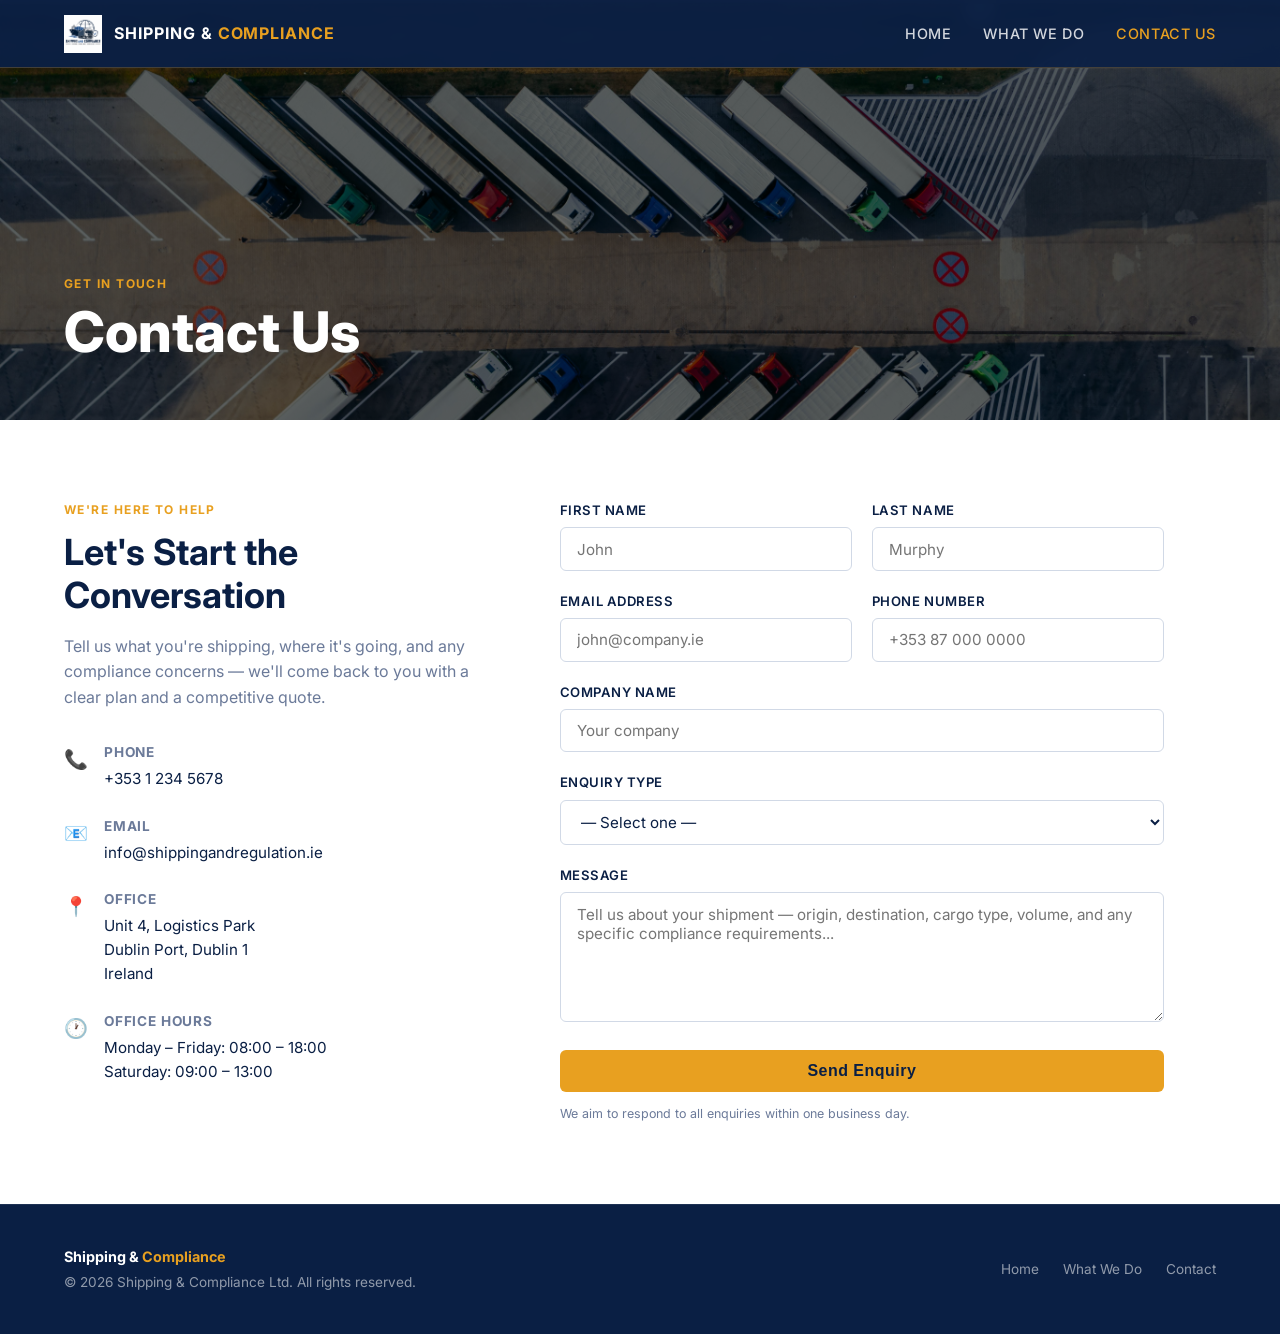
==== contact.html @ 695763ca "Add files via upload" ====
<!DOCTYPE html>
<html lang="en">
<head>
  <meta charset="UTF-8" />
  <meta name="viewport" content="width=device-width, initial-scale=1.0" />
  <!-- PAGE TITLE: Appears on the browser tab -->
  <title>Contact Us — Shipping &amp; Compliance</title>
  <link rel="preconnect" href="https://fonts.googleapis.com" />
  <link rel="preconnect" href="https://fonts.gstatic.com" crossorigin />
  <link href="https://fonts.googleapis.com/css2?family=Inter:wght@400;500;600;700;800&display=swap" rel="stylesheet" />
  <link rel="stylesheet" href="styles.css" />
</head>
<body>

  <!-- =====================================================
       NAV BAR (same on every page)
       ===================================================== -->
  <nav class="nav">
    <div class="nav-logo">
      <!-- LOGO: Replace filename with your real logo when ready -->
      <img src="b07b1ca0-15f2-4ee8-ba8f-651d397db113.png" alt="Shipping &amp; Compliance" />
      <!-- COMPANY NAME in the nav bar -->
      <div class="nav-brand">Shipping &amp; <span>Compliance</span></div>
    </div>
    <ul class="nav-links">
      <li><a href="index.html">Home</a></li>
      <li><a href="what-we-do.html">What We Do</a></li>
      <li><a href="contact.html" class="active">Contact Us</a></li>
    </ul>
  </nav>

  <!-- =====================================================
       PAGE HERO — banner image at the top of this page
       ===================================================== -->
  <div class="page-hero">
    <!-- IMAGE: Replace the filename inside url('...') with your real photo when ready -->
    <div class="page-hero-bg" style="background-image: url('pexels-photo-2800121.jpeg'); background-position: center 30%;"></div>
    <div class="page-hero-content">
      <!-- SMALL LABEL above the page title -->
      <div class="eyebrow">Get in Touch</div>
      <!-- PAGE TITLE -->
      <h1>Contact Us</h1>
    </div>
  </div>

  <!-- =====================================================
       CONTACT SECTION
       ===================================================== -->
  <section class="section">
    <div class="contact-grid">

      <!-- =====================================================
           LEFT COLUMN — contact details
           ===================================================== -->
      <div class="contact-info">
        <!-- SMALL LABEL above the heading -->
        <div class="eyebrow" style="color:var(--amber); font-size:0.75rem; font-weight:700; letter-spacing:0.12em; text-transform:uppercase; margin-bottom:0.75rem;">We're Here to Help</div>
        <!-- HEADING -->
        <h2>Let's Start the Conversation</h2>
        <!-- INTRO PARAGRAPH -->
        <p>Tell us what you're shipping, where it's going, and any compliance concerns — we'll come back to you with a clear plan and a competitive quote.</p>

        <!-- PHONE NUMBER: Replace with your real number -->
        <div class="contact-detail">
          <div class="contact-detail-icon">📞</div>
          <div>
            <h4>Phone</h4>
            <p>+353 1 234 5678</p>
          </div>
        </div>

        <!-- EMAIL ADDRESS: Replace with your real email -->
        <div class="contact-detail">
          <div class="contact-detail-icon">📧</div>
          <div>
            <h4>Email</h4>
            <p>info@shippingandregulation.ie</p>
          </div>
        </div>

        <!-- OFFICE ADDRESS: Replace with your real address.
             The <br> tag just means "new line" — add or remove lines as needed. -->
        <div class="contact-detail">
          <div class="contact-detail-icon">📍</div>
          <div>
            <h4>Office</h4>
            <p>Unit 4, Logistics Park<br>Dublin Port, Dublin 1<br>Ireland</p>
          </div>
        </div>

        <!-- OFFICE HOURS: Update to match your actual opening hours -->
        <div class="contact-detail">
          <div class="contact-detail-icon">🕐</div>
          <div>
            <h4>Office Hours</h4>
            <p>Monday – Friday: 08:00 – 18:00<br>Saturday: 09:00 – 13:00</p>
          </div>
        </div>
      </div>

      <!-- =====================================================
           RIGHT COLUMN — enquiry form
           Note: this form currently just shows a success message when submitted.
           To make it actually send emails you'll need a form service like Formspree —
           ask your developer to hook that up when the site goes live.
           ===================================================== -->
      <div class="contact-form-wrap">
        <form id="contact-form" onsubmit="handleSubmit(event)">

          <div class="form-row">
            <div class="form-group">
              <!-- FIELD LABEL and placeholder text -->
              <label for="first-name">First Name</label>
              <input type="text" id="first-name" name="first_name" placeholder="John" required />
            </div>
            <div class="form-group">
              <label for="last-name">Last Name</label>
              <input type="text" id="last-name" name="last_name" placeholder="Murphy" required />
            </div>
          </div>

          <div class="form-row">
            <div class="form-group">
              <label for="email">Email Address</label>
              <input type="email" id="email" name="email" placeholder="john@company.ie" required />
            </div>
            <div class="form-group">
              <label for="phone">Phone Number</label>
              <input type="tel" id="phone" name="phone" placeholder="+353 87 000 0000" />
            </div>
          </div>

          <div class="form-group">
            <label for="company">Company Name</label>
            <input type="text" id="company" name="company" placeholder="Your company" />
          </div>

          <!-- ENQUIRY TYPE DROPDOWN: Add, remove, or rename options to match your services -->
          <div class="form-group">
            <label for="enquiry-type">Enquiry Type</label>
            <select id="enquiry-type" name="enquiry_type">
              <option value="">— Select one —</option>
              <option value="freight">Freight Brokerage</option>
              <option value="compliance">Regulatory Compliance</option>
              <option value="customs">Customs &amp; Documentation</option>
              <option value="supply-chain">Supply Chain Coordination</option>
              <option value="general">General Enquiry</option>
            </select>
          </div>

          <div class="form-group">
            <label for="message">Message</label>
            <!-- PLACEHOLDER TEXT inside the message box — update the prompt if you like -->
            <textarea id="message" name="message" placeholder="Tell us about your shipment — origin, destination, cargo type, volume, and any specific compliance requirements..." required></textarea>
          </div>

          <!-- SUBMIT BUTTON TEXT -->
          <button type="submit" class="btn btn-primary" style="width:100%; font-size:1rem;">Send Enquiry</button>

          <!-- SMALL NOTE below the button -->
          <p class="form-note">We aim to respond to all enquiries within one business day.</p>
        </form>

        <!-- SUCCESS MESSAGE: Shown after the form is submitted.
             Update this text if you like. -->
        <div id="form-success" style="display:none; padding:2rem; background:#f0fdf4; border:1.5px solid #86efac; border-radius:var(--radius); text-align:center;">
          <div style="font-size:2rem; margin-bottom:0.75rem;">✅</div>
          <h3 style="color:#166534; margin-bottom:0.5rem;">Enquiry Sent</h3>
          <p style="color:#166534;">Thanks for getting in touch. We'll be back with you within one business day.</p>
        </div>
      </div>

    </div>
  </section>

  <!-- =====================================================
       FOOTER
       ===================================================== -->
  <footer class="footer">
    <div>
      <!-- COMPANY NAME in the footer -->
      <div class="footer-brand">Shipping &amp; <span>Compliance</span></div>
      <!-- COPYRIGHT LINE: Update the year and legal company name if needed -->
      <div style="margin-top:0.25rem;">&copy; 2026 Shipping &amp; Compliance Ltd. All rights reserved.</div>
    </div>
    <div class="footer-links">
      <a href="index.html">Home</a>
      <a href="what-we-do.html">What We Do</a>
      <a href="contact.html">Contact</a>
    </div>
  </footer>

  <script>
    function handleSubmit(e) {
      e.preventDefault();
      document.getElementById('contact-form').style.display = 'none';
      document.getElementById('form-success').style.display = 'block';
    }
  </script>

</body>
</html>
---- styles.css ----
/* ── Reset & Base ─────────────────────────────────────────── */
*, *::before, *::after { box-sizing: border-box; margin: 0; padding: 0; }

:root {
  --navy:      #0a1f44;
  --navy-mid:  #1e3a6e;
  --amber:     #e8a020;
  --amber-dk:  #c4861a;
  --light:     #f4f7fc;
  --muted:     #6b7a99;
  --white:     #ffffff;
  --radius:    6px;
  --transition: 0.25s ease;
}

html { scroll-behavior: smooth; }

body {
  font-family: 'Inter', sans-serif;
  color: var(--navy);
  background: var(--white);
  line-height: 1.6;
}

img { display: block; max-width: 100%; }

a { color: inherit; text-decoration: none; }

/* ── Typography ───────────────────────────────────────────── */
h1 { font-size: clamp(2rem, 5vw, 3.5rem); font-weight: 800; line-height: 1.1; }
h2 { font-size: clamp(1.5rem, 3vw, 2.25rem); font-weight: 700; line-height: 1.2; }
h3 { font-size: 1.15rem; font-weight: 600; }
p  { color: #374151; }

/* ── Nav ──────────────────────────────────────────────────── */
.nav {
  position: fixed;
  top: 0; left: 0; right: 0;
  z-index: 100;
  display: flex;
  align-items: center;
  justify-content: space-between;
  padding: 0 5%;
  height: 68px;
  background: rgba(10, 31, 68, 0.94);
  backdrop-filter: blur(8px);
  border-bottom: 1px solid rgba(232, 160, 32, 0.25);
}

.nav-logo {
  display: flex;
  align-items: center;
  gap: 12px;
}

.nav-logo img {
  height: 38px;
  width: auto;
}

.nav-brand {
  font-size: 1rem;
  font-weight: 700;
  color: var(--white);
  text-transform: uppercase;
  letter-spacing: 0.06em;
  line-height: 1.2;
}

.nav-brand span { color: var(--amber); }

.nav-links {
  display: flex;
  gap: 2rem;
  list-style: none;
}

.nav-links a {
  color: rgba(255,255,255,0.82);
  font-size: 0.9rem;
  font-weight: 500;
  letter-spacing: 0.04em;
  text-transform: uppercase;
  transition: color var(--transition);
}

.nav-links a:hover,
.nav-links a.active { color: var(--amber); }

/* ── Buttons ──────────────────────────────────────────────── */
.btn {
  display: inline-block;
  padding: 0.75rem 2rem;
  border-radius: var(--radius);
  font-weight: 600;
  font-size: 0.95rem;
  letter-spacing: 0.03em;
  transition: all var(--transition);
  cursor: pointer;
  border: none;
}

.btn-primary {
  background: var(--amber);
  color: var(--navy);
}
.btn-primary:hover { background: var(--amber-dk); transform: translateY(-1px); }

.btn-outline {
  background: transparent;
  border: 2px solid var(--white);
  color: var(--white);
}
.btn-outline:hover { background: var(--white); color: var(--navy); }

/* ── Hero ─────────────────────────────────────────────────── */
.hero {
  position: relative;
  min-height: 100vh;
  display: flex;
  align-items: center;
  overflow: hidden;
}

.hero-bg {
  position: absolute;
  inset: 0;
  background-image: url('image-674066965.jpg');
  background-size: cover;
  background-position: center 40%;
  filter: brightness(0.45);
}

.hero-content {
  position: relative;
  z-index: 2;
  max-width: 760px;
  padding: 0 5%;
  padding-top: 68px;
}

.hero-eyebrow {
  display: inline-block;
  background: var(--amber);
  color: var(--navy);
  font-size: 0.75rem;
  font-weight: 700;
  letter-spacing: 0.12em;
  text-transform: uppercase;
  padding: 0.3rem 0.9rem;
  border-radius: 2px;
  margin-bottom: 1.25rem;
}

.hero-content h1 { color: var(--white); margin-bottom: 1.25rem; }

.hero-content p {
  color: rgba(255,255,255,0.82);
  font-size: 1.15rem;
  max-width: 520px;
  margin-bottom: 2rem;
}

.hero-ctas { display: flex; gap: 1rem; flex-wrap: wrap; }

.hero-stats {
  position: absolute;
  bottom: 3rem;
  right: 5%;
  z-index: 2;
  display: flex;
  gap: 2.5rem;
}

.stat { text-align: center; }
.stat-number { font-size: 2rem; font-weight: 800; color: var(--amber); }
.stat-label  { font-size: 0.78rem; color: rgba(255,255,255,0.7); text-transform: uppercase; letter-spacing: 0.06em; }

/* ── Section base ─────────────────────────────────────────── */
.section { padding: 5rem 5%; }
.section-light { background: var(--light); }
.section-navy  { background: var(--navy); }

.section-header { max-width: 680px; margin-bottom: 3.5rem; }
.section-header .eyebrow {
  display: inline-block;
  color: var(--amber);
  font-size: 0.75rem;
  font-weight: 700;
  letter-spacing: 0.12em;
  text-transform: uppercase;
  margin-bottom: 0.75rem;
}
.section-header h2 { margin-bottom: 0.75rem; }
.section-header p { color: var(--muted); }

/* ── Intro strip (index) ──────────────────────────────────── */
.intro-strip {
  background: var(--navy);
  display: grid;
  grid-template-columns: repeat(auto-fit, minmax(220px, 1fr));
  gap: 0;
}

.intro-item {
  padding: 2.5rem 2rem;
  border-right: 1px solid rgba(255,255,255,0.08);
  display: flex;
  align-items: flex-start;
  gap: 1rem;
}

.intro-item:last-child { border-right: none; }

.intro-icon {
  font-size: 1.75rem;
  line-height: 1;
  flex-shrink: 0;
}

.intro-item h3 { color: var(--white); font-size: 0.95rem; margin-bottom: 0.25rem; }
.intro-item p  { color: rgba(255,255,255,0.55); font-size: 0.85rem; }

/* ── Split image section ──────────────────────────────────── */
.split {
  display: grid;
  grid-template-columns: 1fr 1fr;
  min-height: 480px;
}

.split-img { overflow: hidden; }
.split-img img { width: 100%; height: 100%; object-fit: cover; }

.split-content {
  display: flex;
  flex-direction: column;
  justify-content: center;
  padding: 4rem 5%;
}

.split-content h2 { margin-bottom: 1rem; }
.split-content p  { color: var(--muted); margin-bottom: 1.5rem; }

/* ── Services grid ────────────────────────────────────────── */
.services-grid {
  display: grid;
  grid-template-columns: repeat(auto-fit, minmax(280px, 1fr));
  gap: 1.5rem;
}

.service-card {
  background: var(--white);
  border: 1px solid #e5e9f0;
  border-radius: var(--radius);
  padding: 2rem;
  transition: box-shadow var(--transition), transform var(--transition);
}

.service-card:hover {
  box-shadow: 0 8px 32px rgba(10,31,68,0.12);
  transform: translateY(-3px);
}

.service-icon {
  font-size: 2rem;
  margin-bottom: 1rem;
  line-height: 1;
}

.service-card h3 { margin-bottom: 0.5rem; }
.service-card p  { font-size: 0.9rem; color: var(--muted); }

/* ── Full-width image banner ──────────────────────────────── */
.img-banner {
  position: relative;
  height: 380px;
  overflow: hidden;
}

.img-banner img {
  width: 100%;
  height: 100%;
  object-fit: cover;
  object-position: center 55%;
  filter: brightness(0.5);
}

.img-banner-content {
  position: absolute;
  inset: 0;
  display: flex;
  flex-direction: column;
  align-items: center;
  justify-content: center;
  text-align: center;
  padding: 0 5%;
}

.img-banner-content h2 { color: var(--white); margin-bottom: 0.75rem; }
.img-banner-content p  { color: rgba(255,255,255,0.8); max-width: 520px; margin-bottom: 1.5rem; }

/* ── What We Do page ──────────────────────────────────────── */
.page-hero {
  position: relative;
  height: 420px;
  overflow: hidden;
  display: flex;
  align-items: flex-end;
}

.page-hero-bg {
  position: absolute;
  inset: 0;
  background-size: cover;
  background-position: center;
  filter: brightness(0.4);
}

.page-hero-content {
  position: relative;
  z-index: 2;
  padding: 0 5% 3.5rem;
}

.page-hero-content .eyebrow {
  display: inline-block;
  color: var(--amber);
  font-size: 0.75rem;
  font-weight: 700;
  letter-spacing: 0.12em;
  text-transform: uppercase;
  margin-bottom: 0.6rem;
}

.page-hero-content h1 { color: var(--white); }

/* ── Process steps ────────────────────────────────────────── */
.process-steps {
  display: grid;
  grid-template-columns: repeat(auto-fit, minmax(200px, 1fr));
  gap: 2rem;
  counter-reset: steps;
}

.step {
  position: relative;
  padding-top: 1.5rem;
  counter-increment: steps;
}

.step::before {
  content: counter(steps, decimal-leading-zero);
  display: block;
  font-size: 2.5rem;
  font-weight: 800;
  color: var(--amber);
  opacity: 0.6;
  line-height: 1;
  margin-bottom: 0.75rem;
}

.step h3 { color: var(--white); margin-bottom: 0.4rem; }
.step p  { color: rgba(255,255,255,0.55); font-size: 0.88rem; }

/* ── Contact page ─────────────────────────────────────────── */
.contact-grid {
  display: grid;
  grid-template-columns: 1fr 1.4fr;
  gap: 4rem;
  max-width: 1100px;
}

.contact-info h2 { margin-bottom: 1rem; }
.contact-info > p { color: var(--muted); margin-bottom: 2rem; }

.contact-detail {
  display: flex;
  gap: 1rem;
  margin-bottom: 1.5rem;
  align-items: flex-start;
}

.contact-detail-icon {
  font-size: 1.2rem;
  flex-shrink: 0;
  margin-top: 2px;
}

.contact-detail h4 { font-size: 0.85rem; color: var(--muted); text-transform: uppercase; letter-spacing: 0.06em; margin-bottom: 0.2rem; }
.contact-detail p  { font-size: 0.95rem; color: var(--navy); }

/* ── Form ─────────────────────────────────────────────────── */
.form-group { margin-bottom: 1.25rem; }

.form-row { display: grid; grid-template-columns: 1fr 1fr; gap: 1.25rem; }

label {
  display: block;
  font-size: 0.82rem;
  font-weight: 600;
  color: var(--navy);
  letter-spacing: 0.04em;
  text-transform: uppercase;
  margin-bottom: 0.4rem;
}

input, textarea, select {
  width: 100%;
  padding: 0.7rem 1rem;
  border: 1.5px solid #d1d9e6;
  border-radius: var(--radius);
  font-family: inherit;
  font-size: 0.95rem;
  color: var(--navy);
  background: var(--white);
  transition: border-color var(--transition);
  outline: none;
}

input:focus, textarea:focus, select:focus { border-color: var(--amber); }
textarea { resize: vertical; min-height: 130px; }

.form-note {
  font-size: 0.78rem;
  color: var(--muted);
  margin-top: 0.75rem;
}

/* ── Footer ───────────────────────────────────────────────── */
.footer {
  background: var(--navy);
  color: rgba(255,255,255,0.55);
  padding: 2.5rem 5%;
  display: flex;
  align-items: center;
  justify-content: space-between;
  flex-wrap: wrap;
  gap: 1rem;
  font-size: 0.85rem;
  border-top: 1px solid rgba(255,255,255,0.08);
}

.footer-brand { font-weight: 700; color: var(--white); font-size: 0.9rem; }
.footer-brand span { color: var(--amber); }

.footer-links { display: flex; gap: 1.5rem; }
.footer-links a:hover { color: var(--amber); }

/* ── Responsive ───────────────────────────────────────────── */
@media (max-width: 900px) {
  .split { grid-template-columns: 1fr; }
  .split-img { height: 300px; }
  .contact-grid { grid-template-columns: 1fr; gap: 2.5rem; }
  .hero-stats { display: none; }
}

@media (max-width: 680px) {
  .nav-links { display: none; }
  .form-row { grid-template-columns: 1fr; }
  .intro-strip { grid-template-columns: 1fr 1fr; }
}
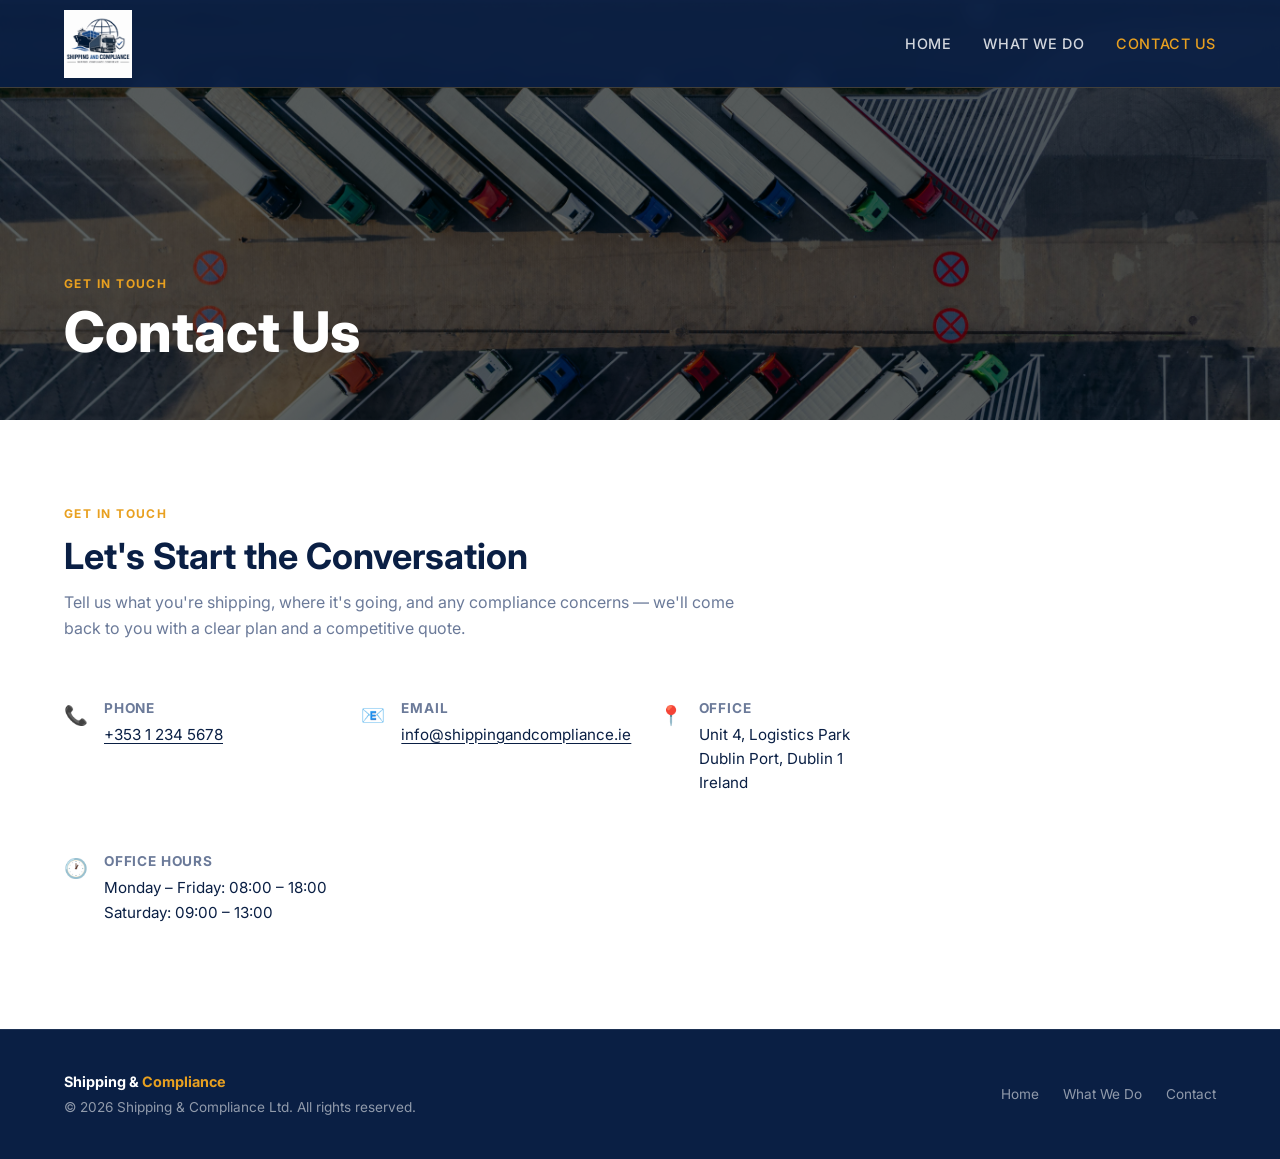
==== commit c8c1f55a: "Add files via upload" ====
--- a/contact.html
+++ b/contact.html
@@ -19,8 +19,6 @@
     <div class="nav-logo">
       <!-- LOGO: Replace filename with your real logo when ready -->
       <img src="b07b1ca0-15f2-4ee8-ba8f-651d397db113.png" alt="Shipping &amp; Compliance" />
-      <!-- COMPANY NAME in the nav bar -->
-      <div class="nav-brand">Shipping &amp; <span>Compliance</span></div>
     </div>
     <ul class="nav-links">
       <li><a href="index.html">Home</a></li>
@@ -47,34 +45,36 @@
        CONTACT SECTION
        ===================================================== -->
   <section class="section">
-    <div class="contact-grid">
+    <div class="contact-details-only">
 
-      <!-- =====================================================
-           LEFT COLUMN — contact details
-           ===================================================== -->
-      <div class="contact-info">
-        <!-- SMALL LABEL above the heading -->
-        <div class="eyebrow" style="color:var(--amber); font-size:0.75rem; font-weight:700; letter-spacing:0.12em; text-transform:uppercase; margin-bottom:0.75rem;">We're Here to Help</div>
+      <!-- HEADING and intro -->
+      <div class="section-header">
+        <div class="eyebrow">Get in Touch</div>
         <!-- HEADING -->
         <h2>Let's Start the Conversation</h2>
         <!-- INTRO PARAGRAPH -->
         <p>Tell us what you're shipping, where it's going, and any compliance concerns — we'll come back to you with a clear plan and a competitive quote.</p>
+      </div>
+
+      <div class="contact-details-grid">
 
         <!-- PHONE NUMBER: Replace with your real number -->
         <div class="contact-detail">
           <div class="contact-detail-icon">📞</div>
           <div>
             <h4>Phone</h4>
-            <p>+353 1 234 5678</p>
+            <!-- The "tel:" link lets mobile visitors tap to call -->
+            <p><a href="tel:+35312345678">+353 1 234 5678</a></p>
           </div>
         </div>
 
-        <!-- EMAIL ADDRESS: Replace with your real email -->
+        <!-- EMAIL ADDRESS: Replace with your real email.
+             Update both the href="mailto:..." and the visible text to match. -->
         <div class="contact-detail">
           <div class="contact-detail-icon">📧</div>
           <div>
             <h4>Email</h4>
-            <p>info@shippingandregulation.ie</p>
+            <p><a href="mailto:info@shippingandcompliance.ie">info@shippingandcompliance.ie</a></p>
           </div>
         </div>
 
@@ -96,80 +96,8 @@
             <p>Monday – Friday: 08:00 – 18:00<br>Saturday: 09:00 – 13:00</p>
           </div>
         </div>
+
       </div>
-
-      <!-- =====================================================
-           RIGHT COLUMN — enquiry form
-           Note: this form currently just shows a success message when submitted.
-           To make it actually send emails you'll need a form service like Formspree —
-           ask your developer to hook that up when the site goes live.
-           ===================================================== -->
-      <div class="contact-form-wrap">
-        <form id="contact-form" onsubmit="handleSubmit(event)">
-
-          <div class="form-row">
-            <div class="form-group">
-              <!-- FIELD LABEL and placeholder text -->
-              <label for="first-name">First Name</label>
-              <input type="text" id="first-name" name="first_name" placeholder="John" required />
-            </div>
-            <div class="form-group">
-              <label for="last-name">Last Name</label>
-              <input type="text" id="last-name" name="last_name" placeholder="Murphy" required />
-            </div>
-          </div>
-
-          <div class="form-row">
-            <div class="form-group">
-              <label for="email">Email Address</label>
-              <input type="email" id="email" name="email" placeholder="john@company.ie" required />
-            </div>
-            <div class="form-group">
-              <label for="phone">Phone Number</label>
-              <input type="tel" id="phone" name="phone" placeholder="+353 87 000 0000" />
-            </div>
-          </div>
-
-          <div class="form-group">
-            <label for="company">Company Name</label>
-            <input type="text" id="company" name="company" placeholder="Your company" />
-          </div>
-
-          <!-- ENQUIRY TYPE DROPDOWN: Add, remove, or rename options to match your services -->
-          <div class="form-group">
-            <label for="enquiry-type">Enquiry Type</label>
-            <select id="enquiry-type" name="enquiry_type">
-              <option value="">— Select one —</option>
-              <option value="freight">Freight Brokerage</option>
-              <option value="compliance">Regulatory Compliance</option>
-              <option value="customs">Customs &amp; Documentation</option>
-              <option value="supply-chain">Supply Chain Coordination</option>
-              <option value="general">General Enquiry</option>
-            </select>
-          </div>
-
-          <div class="form-group">
-            <label for="message">Message</label>
-            <!-- PLACEHOLDER TEXT inside the message box — update the prompt if you like -->
-            <textarea id="message" name="message" placeholder="Tell us about your shipment — origin, destination, cargo type, volume, and any specific compliance requirements..." required></textarea>
-          </div>
-
-          <!-- SUBMIT BUTTON TEXT -->
-          <button type="submit" class="btn btn-primary" style="width:100%; font-size:1rem;">Send Enquiry</button>
-
-          <!-- SMALL NOTE below the button -->
-          <p class="form-note">We aim to respond to all enquiries within one business day.</p>
-        </form>
-
-        <!-- SUCCESS MESSAGE: Shown after the form is submitted.
-             Update this text if you like. -->
-        <div id="form-success" style="display:none; padding:2rem; background:#f0fdf4; border:1.5px solid #86efac; border-radius:var(--radius); text-align:center;">
-          <div style="font-size:2rem; margin-bottom:0.75rem;">✅</div>
-          <h3 style="color:#166534; margin-bottom:0.5rem;">Enquiry Sent</h3>
-          <p style="color:#166534;">Thanks for getting in touch. We'll be back with you within one business day.</p>
-        </div>
-      </div>
-
     </div>
   </section>
 
@@ -190,13 +118,6 @@
     </div>
   </footer>
 
-  <script>
-    function handleSubmit(e) {
-      e.preventDefault();
-      document.getElementById('contact-form').style.display = 'none';
-      document.getElementById('form-success').style.display = 'block';
-    }
-  </script>
 
 </body>
 </html>
--- a/styles.css
+++ b/styles.css
@@ -41,7 +41,7 @@
   align-items: center;
   justify-content: space-between;
   padding: 0 5%;
-  height: 68px;
+  height: 88px;
   background: rgba(10, 31, 68, 0.94);
   backdrop-filter: blur(8px);
   border-bottom: 1px solid rgba(232, 160, 32, 0.25);
@@ -54,7 +54,7 @@
 }
 
 .nav-logo img {
-  height: 38px;
+  height: 68px;
   width: auto;
 }
 
@@ -128,7 +128,7 @@
   background-image: url('image-674066965.jpg');
   background-size: cover;
   background-position: center 40%;
-  filter: brightness(0.45);
+  filter: brightness(0.35);
 }
 
 .hero-content {
@@ -137,6 +137,30 @@
   max-width: 760px;
   padding: 0 5%;
   padding-top: 68px;
+}
+
+.hero-content--centered {
+  max-width: 100%;
+  width: 100%;
+  display: flex;
+  flex-direction: column;
+  align-items: center;
+  text-align: center;
+  padding: 88px 5% 4rem;
+}
+
+.hero-content--centered p { margin-left: auto; margin-right: auto; }
+.hero-content--centered .hero-ctas { justify-content: center; }
+
+.hero-logo-wrap {
+  margin-bottom: 2.5rem;
+  filter: drop-shadow(0 8px 32px rgba(0,0,0,0.55));
+}
+
+.hero-logo {
+  width: clamp(200px, 30vw, 340px);
+  height: auto;
+  border-radius: 16px;
 }
 
 .hero-eyebrow {
@@ -363,15 +387,22 @@
 .step p  { color: rgba(255,255,255,0.55); font-size: 0.88rem; }
 
 /* ── Contact page ─────────────────────────────────────────── */
-.contact-grid {
+.contact-details-only { max-width: 860px; }
+
+.contact-details-grid {
   display: grid;
-  grid-template-columns: 1fr 1.4fr;
-  gap: 4rem;
-  max-width: 1100px;
-}
-
-.contact-info h2 { margin-bottom: 1rem; }
-.contact-info > p { color: var(--muted); margin-bottom: 2rem; }
+  grid-template-columns: repeat(auto-fit, minmax(220px, 1fr));
+  gap: 2rem;
+  margin-top: 2.5rem;
+}
+
+.contact-detail a {
+  color: var(--navy);
+  text-decoration: underline;
+  text-underline-offset: 3px;
+}
+
+.contact-detail a:hover { color: var(--amber-dk); }
 
 .contact-detail {
   display: flex;
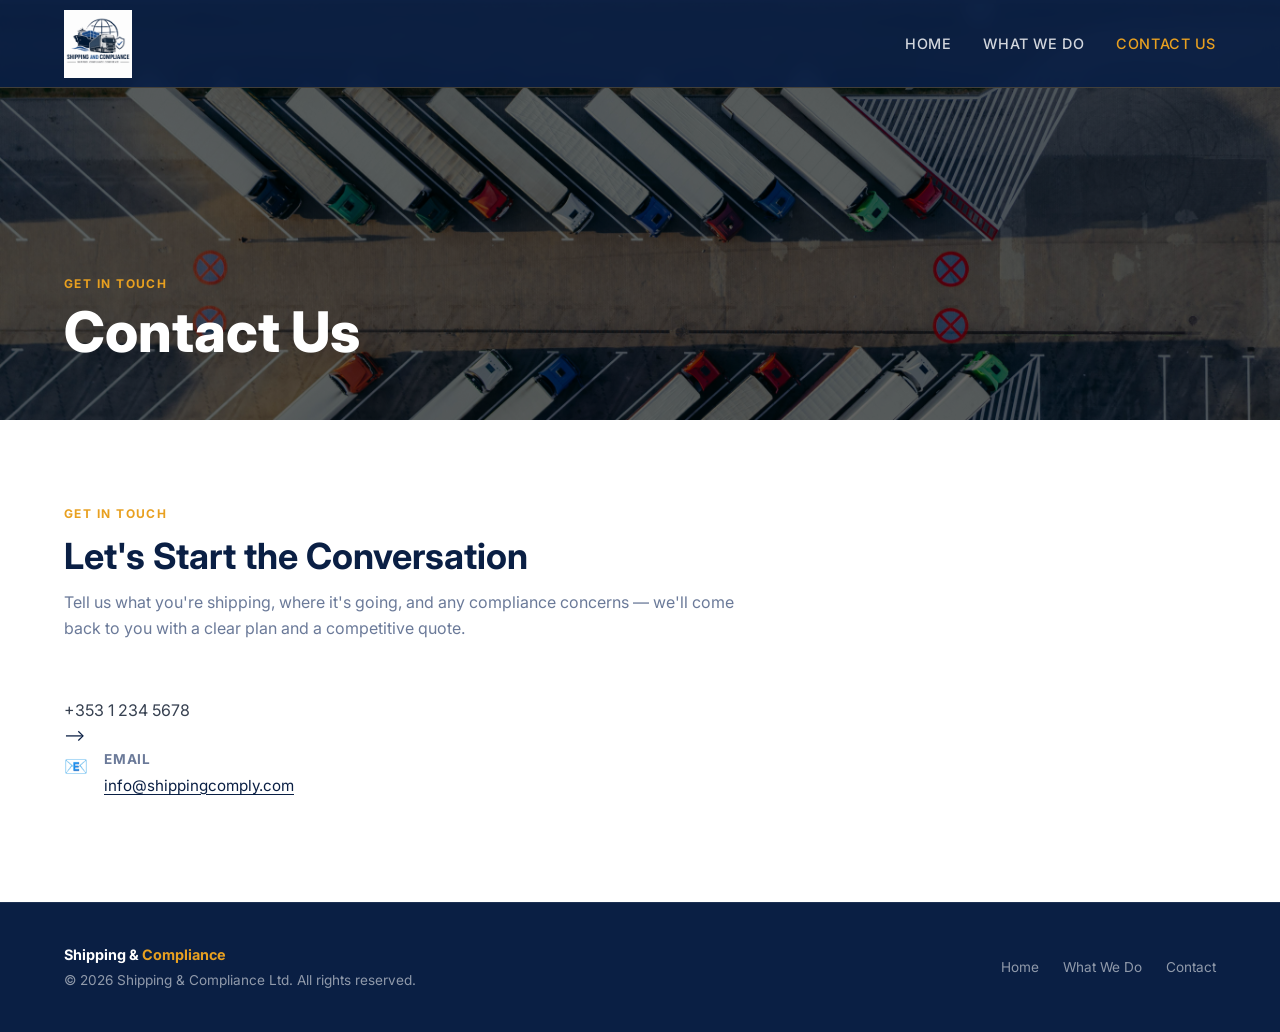
==== commit 181abd40: "Update contact.html" ====
--- a/contact.html
+++ b/contact.html
@@ -17,8 +17,8 @@
        ===================================================== -->
   <nav class="nav">
     <div class="nav-logo">
-      <!-- LOGO: Replace filename with your real logo when ready -->
-      <img src="b07b1ca0-15f2-4ee8-ba8f-651d397db113.png" alt="Shipping &amp; Compliance" />
+      <!-- LOGO (logo.png): Your company logo in the nav bar. Same file used on every page. -->
+      <img src="logo.png" alt="Shipping &amp; Compliance" />
     </div>
     <ul class="nav-links">
       <li><a href="index.html">Home</a></li>
@@ -31,8 +31,9 @@
        PAGE HERO — banner image at the top of this page
        ===================================================== -->
   <div class="page-hero">
-    <!-- IMAGE: Replace the filename inside url('...') with your real photo when ready -->
-    <div class="page-hero-bg" style="background-image: url('pexels-photo-2800121.jpeg'); background-position: center 30%;"></div>
+    <!-- IMAGE (trucks-aerial.jpg): Banner photo at the top of this page. Landscape, at least 1600px wide.
+         The image is darkened automatically. To swap it, replace the filename inside url('...') below. -->
+    <div class="page-hero-bg" style="background-image: url('trucks-aerial.jpg'); background-position: center 30%;"></div>
     <div class="page-hero-content">
       <!-- SMALL LABEL above the page title -->
       <div class="eyebrow">Get in Touch</div>
@@ -58,7 +59,7 @@
 
       <div class="contact-details-grid">
 
-        <!-- PHONE NUMBER: Replace with your real number -->
+        <!-- PHONE NUMBER: Replace with your real number 
         <div class="contact-detail">
           <div class="contact-detail-icon">📞</div>
           <div>
@@ -67,19 +68,19 @@
             <p><a href="tel:+35312345678">+353 1 234 5678</a></p>
           </div>
         </div>
-
+-->
         <!-- EMAIL ADDRESS: Replace with your real email.
              Update both the href="mailto:..." and the visible text to match. -->
         <div class="contact-detail">
           <div class="contact-detail-icon">📧</div>
           <div>
             <h4>Email</h4>
-            <p><a href="mailto:info@shippingandcompliance.ie">info@shippingandcompliance.ie</a></p>
+            <p><a href="mailto:info@shippingcomply.com">info@shippingcomply.com</a></p>
           </div>
         </div>
 
         <!-- OFFICE ADDRESS: Replace with your real address.
-             The <br> tag just means "new line" — add or remove lines as needed. -->
+             The <br> tag just means "new line" — add or remove lines as needed.
         <div class="contact-detail">
           <div class="contact-detail-icon">📍</div>
           <div>
@@ -88,7 +89,6 @@
           </div>
         </div>
 
-        <!-- OFFICE HOURS: Update to match your actual opening hours -->
         <div class="contact-detail">
           <div class="contact-detail-icon">🕐</div>
           <div>
@@ -96,6 +96,7 @@
             <p>Monday – Friday: 08:00 – 18:00<br>Saturday: 09:00 – 13:00</p>
           </div>
         </div>
+         -->
 
       </div>
     </div>
--- a/styles.css
+++ b/styles.css
@@ -125,7 +125,7 @@
 .hero-bg {
   position: absolute;
   inset: 0;
-  background-image: url('image-674066965.jpg');
+  background-image: url('trucks-fleet.jpg');
   background-size: cover;
   background-position: center 40%;
   filter: brightness(0.35);
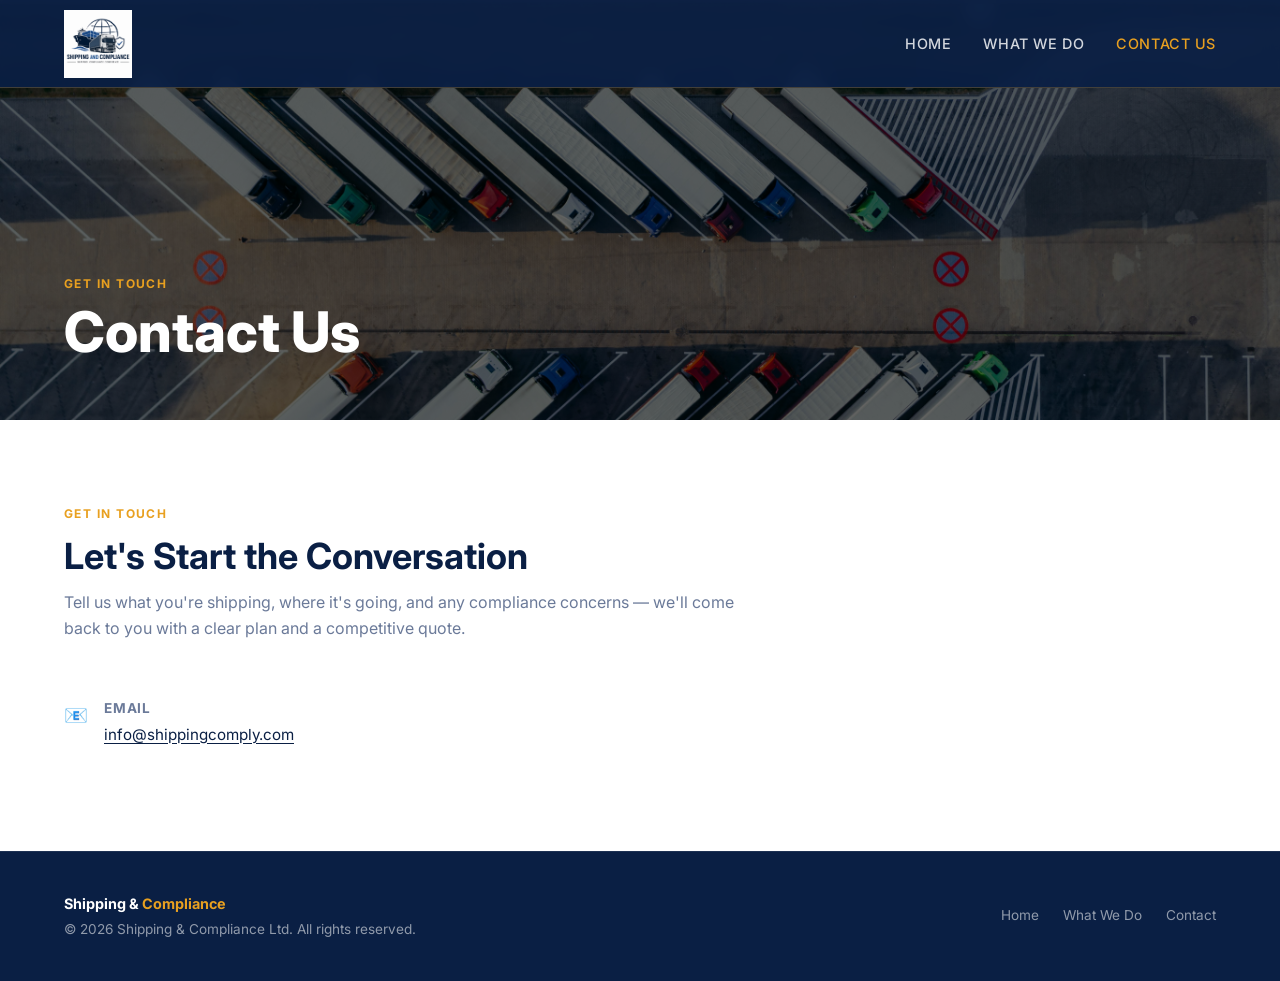
==== commit ccd13e47: "Update contact.html" ====
--- a/contact.html
+++ b/contact.html
@@ -64,7 +64,7 @@
           <div class="contact-detail-icon">📞</div>
           <div>
             <h4>Phone</h4>
-            <!-- The "tel:" link lets mobile visitors tap to call -->
+         
             <p><a href="tel:+35312345678">+353 1 234 5678</a></p>
           </div>
         </div>
